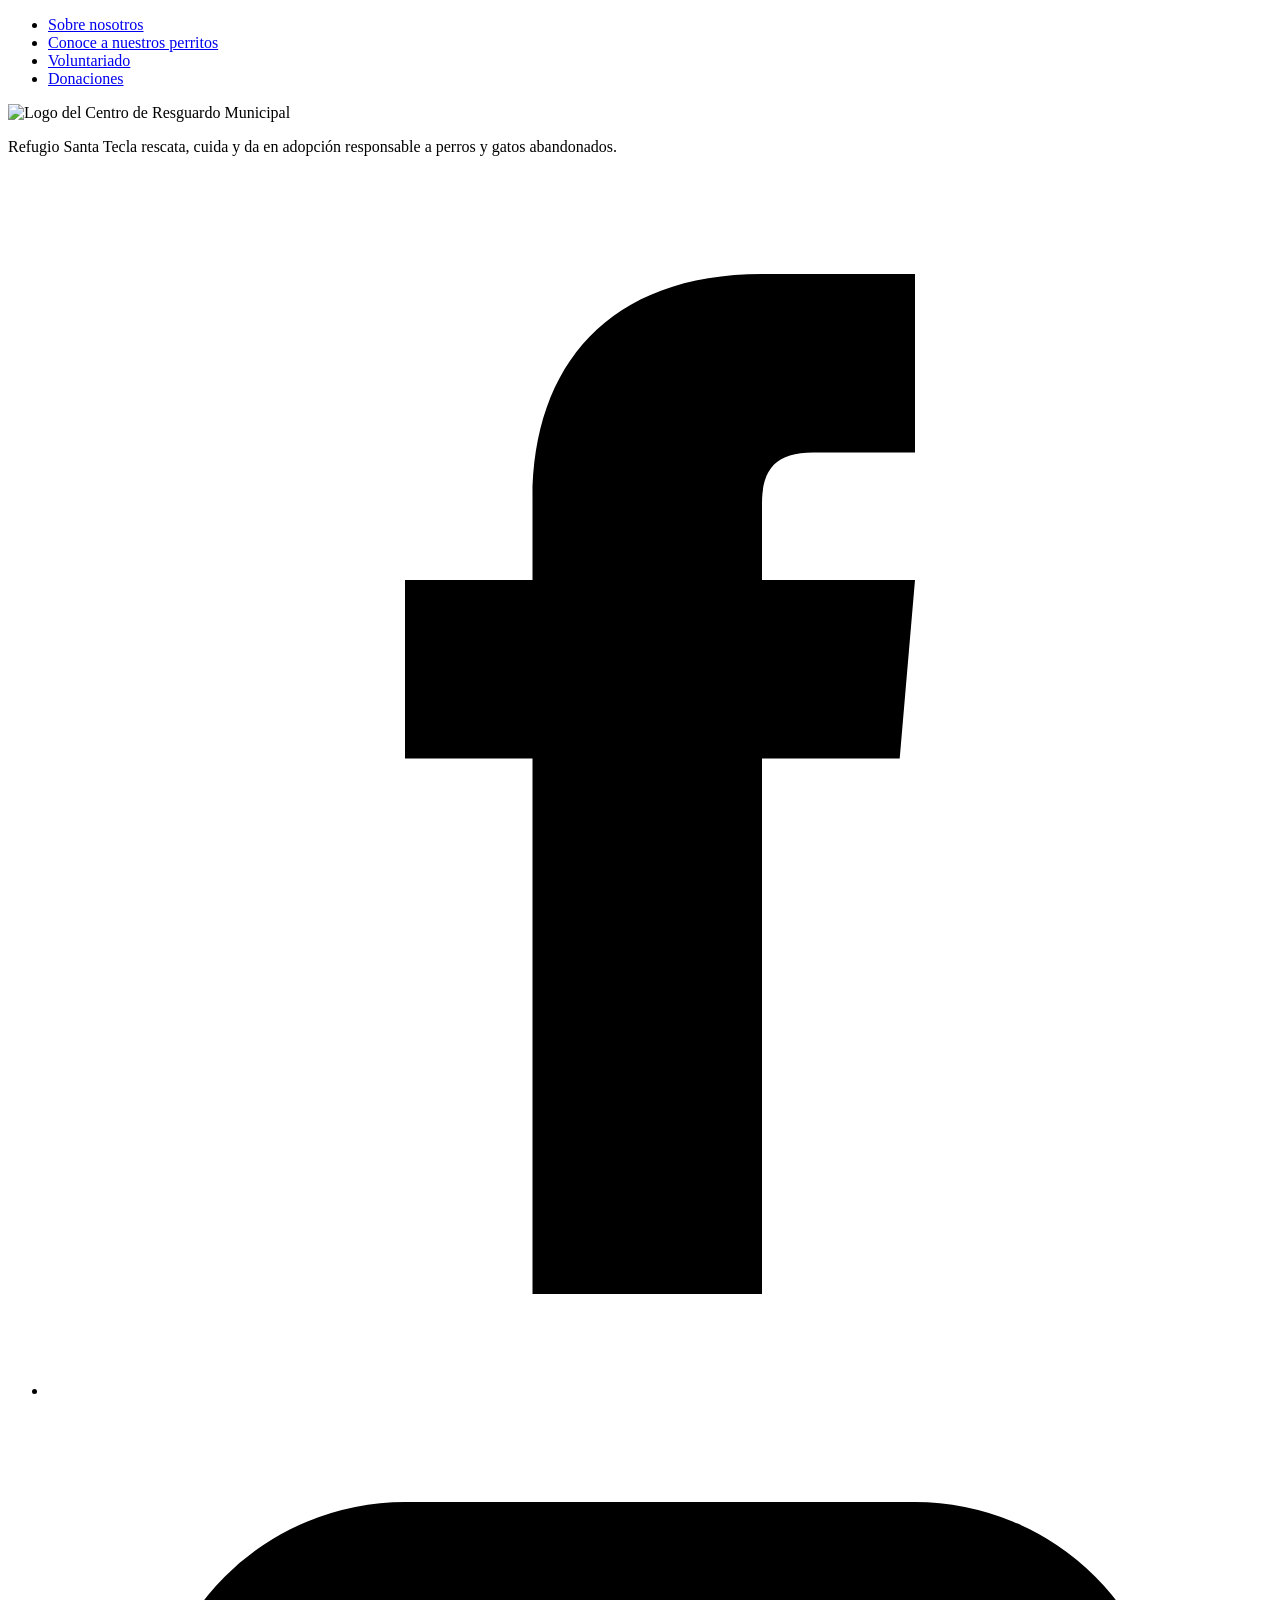
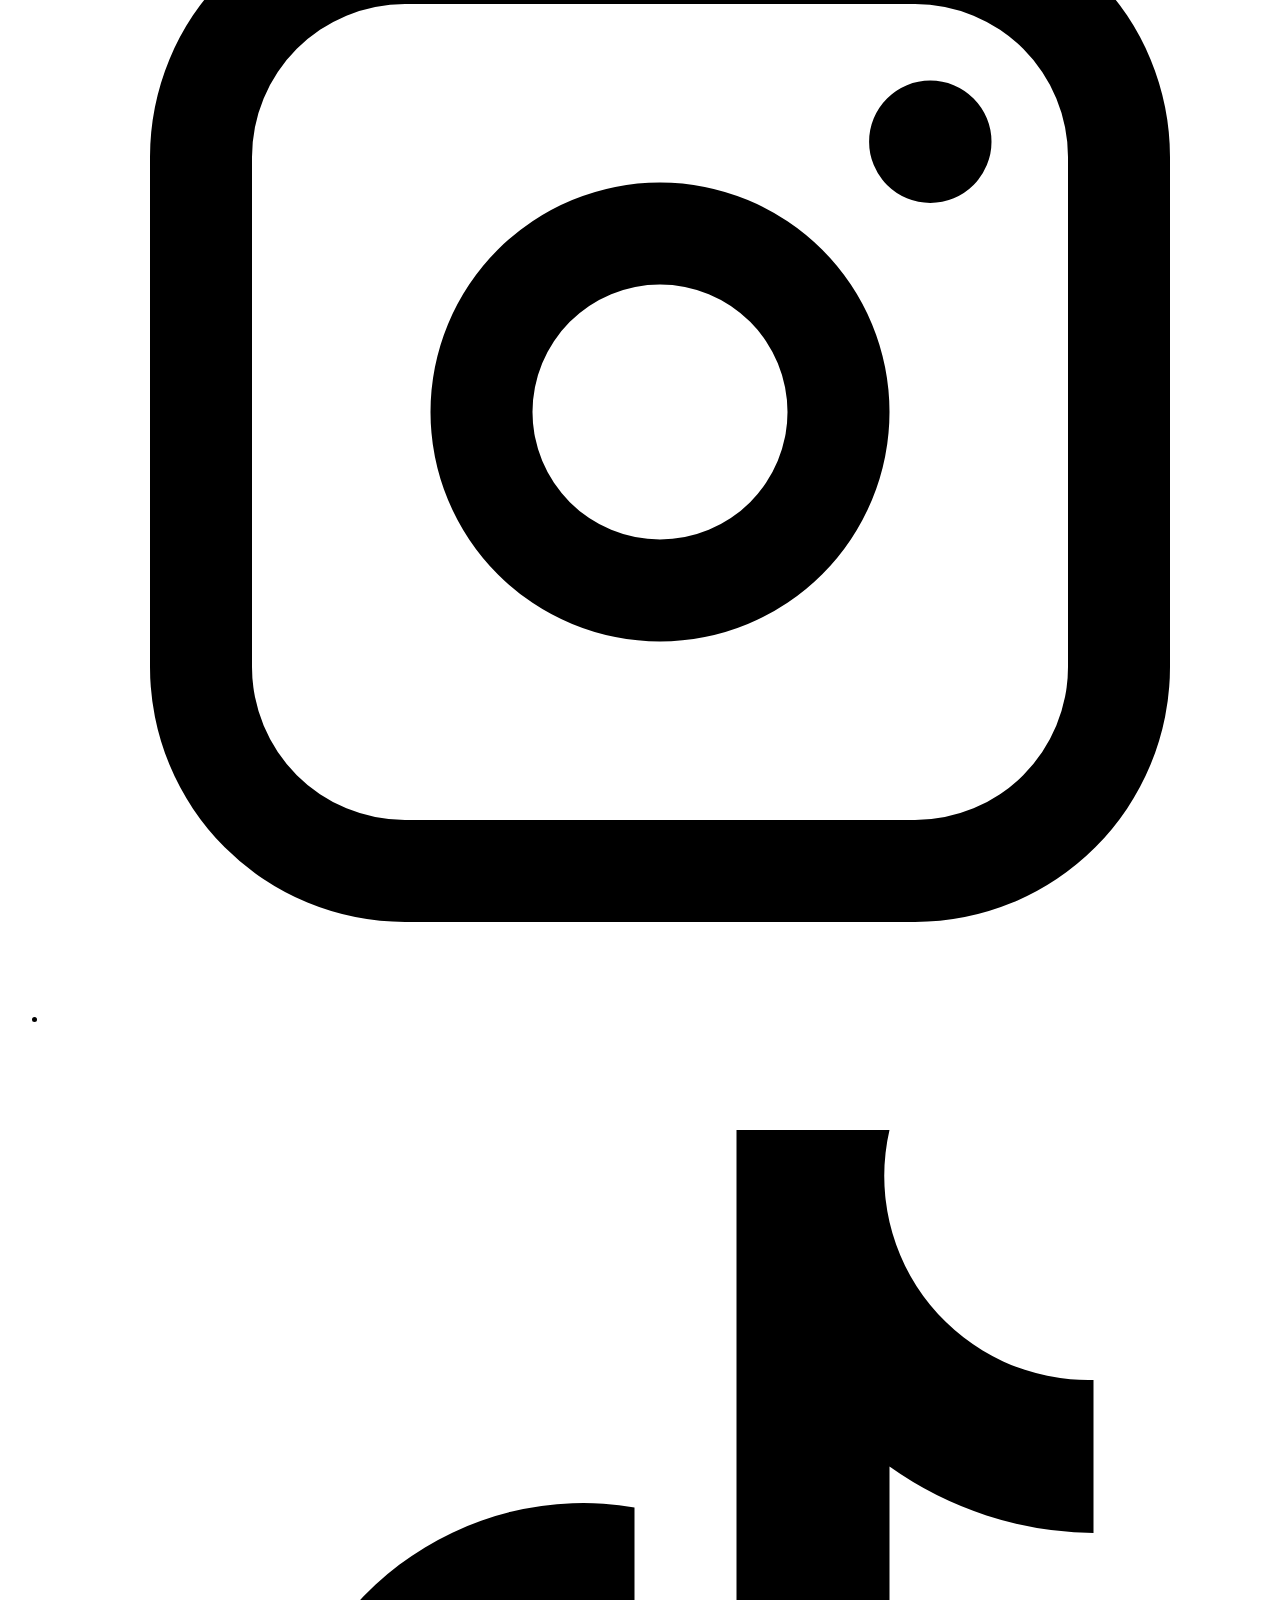
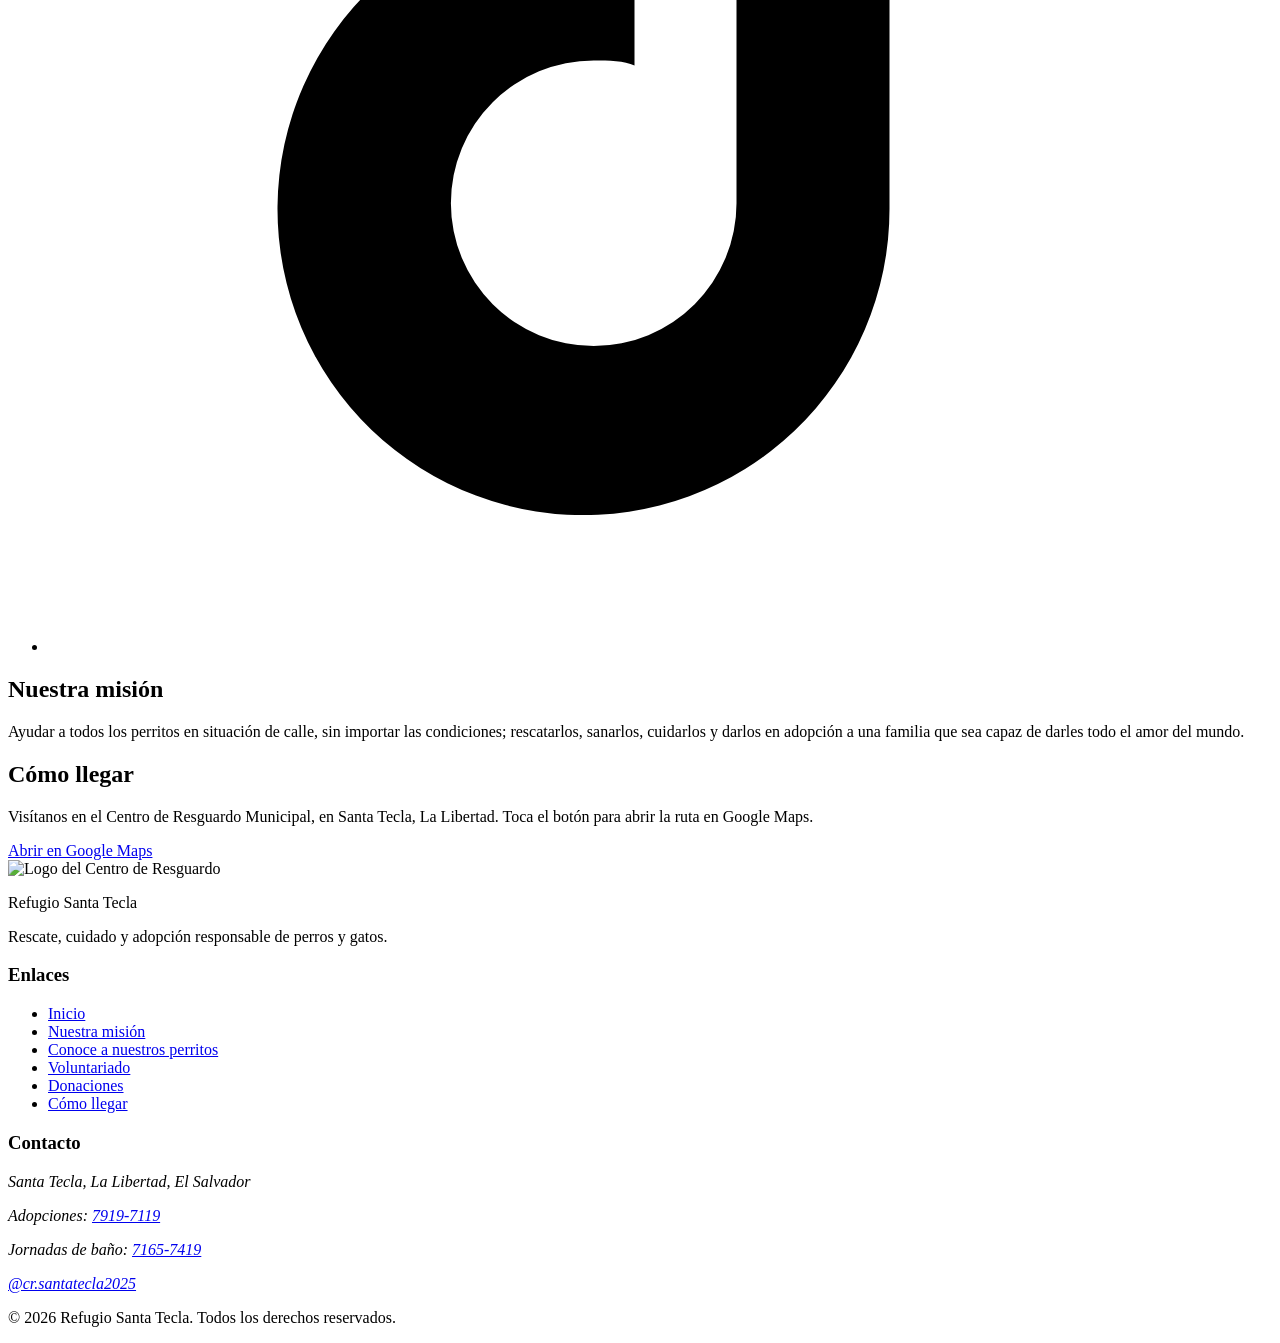
==== index.html @ aa4fa27e "first commit" ====
<!DOCTYPE html>
<html lang="es">
<head>
  <meta charset="UTF-8">
  <meta name="viewport" content="width=device-width, initial-scale=1">
  <meta name="description" content="Refugio Santa Tecla rescata, cuida y da en adopción responsable a perros y gatos.">
  <title>Refugio Santa Tecla | Inicio</title>
  <link rel="preconnect" href="https://fonts.googleapis.com">
  <link rel="preconnect" href="https://fonts.gstatic.com" crossorigin>
  <link href="https://fonts.googleapis.com/css2?family=Bricolage+Grotesque:wght@800&family=Nunito+Sans:wght@400;600;700&display=swap" rel="stylesheet">
  <link rel="stylesheet" href="css/styles.css">
</head>
<body>

  <header class="site-header">
    <nav aria-label="Navegación principal">
      <ul class="menu">
        <li><a href="index.html#mision">Sobre nosotros</a></li>
        <li><a href="adopta.html">Conoce a nuestros perritos</a></li>
        <li><a href="voluntariado.html">Voluntariado</a></li>
        <li><a href="donaciones.html">Donaciones</a></li>
      </ul>
    </nav>
  </header>

  <main>
    <section class="hero">
      <div class="hero-content">
        <img class="hero-logo" src="img/mejorada.png" alt="Logo del Centro de Resguardo Municipal" width="320" height="320">
        <p>Refugio Santa Tecla rescata, cuida y da en adopción responsable a perros y gatos abandonados.</p>
        <ul class="social" aria-label="Redes sociales">
          <li><a class="fb" href="https://www.facebook.com/people/Centro-de-Resguardo-de-Santa-Tecla/61575786616793/" target="_blank" rel="noopener" aria-label="Facebook"><svg viewBox="0 0 24 24" aria-hidden="true"><path d="M14 8V6.5c0-.7.3-1 1-1h2V2h-3c-3 0-4.5 1.8-4.5 4.4V8H7v3.5h2.5V22H14V11.5h2.7L17 8z"/></svg></a></li>
          <li><a class="ig" href="https://www.instagram.com/cr.santatecla2025/" target="_blank" rel="noopener" aria-label="Instagram"><svg viewBox="0 0 24 24" aria-hidden="true"><path d="M7 2h10a5 5 0 0 1 5 5v10a5 5 0 0 1-5 5H7a5 5 0 0 1-5-5V7a5 5 0 0 1 5-5zm0 2a3 3 0 0 0-3 3v10a3 3 0 0 0 3 3h10a3 3 0 0 0 3-3V7a3 3 0 0 0-3-3zm5 3.5a4.5 4.5 0 1 1 0 9 4.5 4.5 0 0 1 0-9zm0 2a2.5 2.5 0 1 0 0 5 2.5 2.5 0 0 0 0-5zM17.3 5.5a1.2 1.2 0 1 1 0 2.4 1.2 1.2 0 0 1 0-2.4z"/></svg></a></li>
          <li><a class="tt" href="https://www.tiktok.com/@cr.santatecla2025" target="_blank" rel="noopener" aria-label="TikTok"><svg viewBox="0 0 24 24" aria-hidden="true"><path d="M16.5 2h-3v13.2a2.8 2.8 0 1 1-2.8-2.8c.3 0 .6 0 .8.1V9.4a6 6 0 1 0 5 5.9V8.6a7 7 0 0 0 4 1.3V6.9a4 4 0 0 1-4-4.9z"/></svg></a></li>
        </ul>
      </div>
    </section>

    <section class="mission" id="mision">
      <h2>Nuestra misión</h2>
      <p>Ayudar a todos los perritos en situación de calle, sin importar las condiciones;
        rescatarlos, sanarlos, cuidarlos y darlos en adopción a una familia
        que sea capaz de darles todo el amor del mundo.
      </p>
    </section>

    <section class="location" id="como-llegar">
      <h2>Cómo llegar</h2>
      <p>Visítanos en el Centro de Resguardo Municipal, en Santa Tecla, La Libertad. Toca el botón para abrir la ruta en Google Maps.</p>

      <!-- MAPA: en Google Maps abre el lugar > Compartir > Insertar un mapa > Copiar HTML.
           Pega aquí el <iframe> que te den y agrégale class="map" y title="Mapa de ubicación del refugio". -->

      <a class="btn-map" href="https://maps.app.goo.gl/vtKgPzYbwQFn2ME26?g_st=iw" target="_blank" rel="noopener">Abrir en Google Maps</a>
    </section>
  </main>

  <footer class="site-footer">
    <div class="footer-col">
      <img class="footer-logo" src="img/mejorada.png" alt="Logo del Centro de Resguardo" width="90" height="90">
      <p class="footer-title">Refugio Santa Tecla</p>
      <p>Rescate, cuidado y adopción responsable de perros y gatos.</p>
    </div>

    <nav class="footer-col" aria-label="Enlaces del pie de página">
      <h3>Enlaces</h3>
      <ul>
        <li><a href="index.html">Inicio</a></li>
        <li><a href="index.html#mision">Nuestra misión</a></li>
        <li><a href="adopta.html">Conoce a nuestros perritos</a></li>
        <li><a href="voluntariado.html">Voluntariado</a></li>
        <li><a href="donaciones.html">Donaciones</a></li>
        <li><a href="index.html#como-llegar">Cómo llegar</a></li>
      </ul>
    </nav>

    <div class="footer-col">
      <h3>Contacto</h3>
      <address>
        <p>Santa Tecla, La Libertad, El Salvador</p>
        <p>Adopciones: <a href="tel:+50379197119">7919-7119</a></p>
        <p>Jornadas de baño: <a href="tel:+50371657419">7165-7419</a></p>
        <p><a href="https://www.instagram.com/cr.santatecla2025/" target="_blank" rel="noopener">@cr.santatecla2025</a></p>
      </address>
    </div>

    <p class="footer-copy">&copy; 2026 Refugio Santa Tecla. Todos los derechos reservados.</p>
  </footer>

</body>
</html>
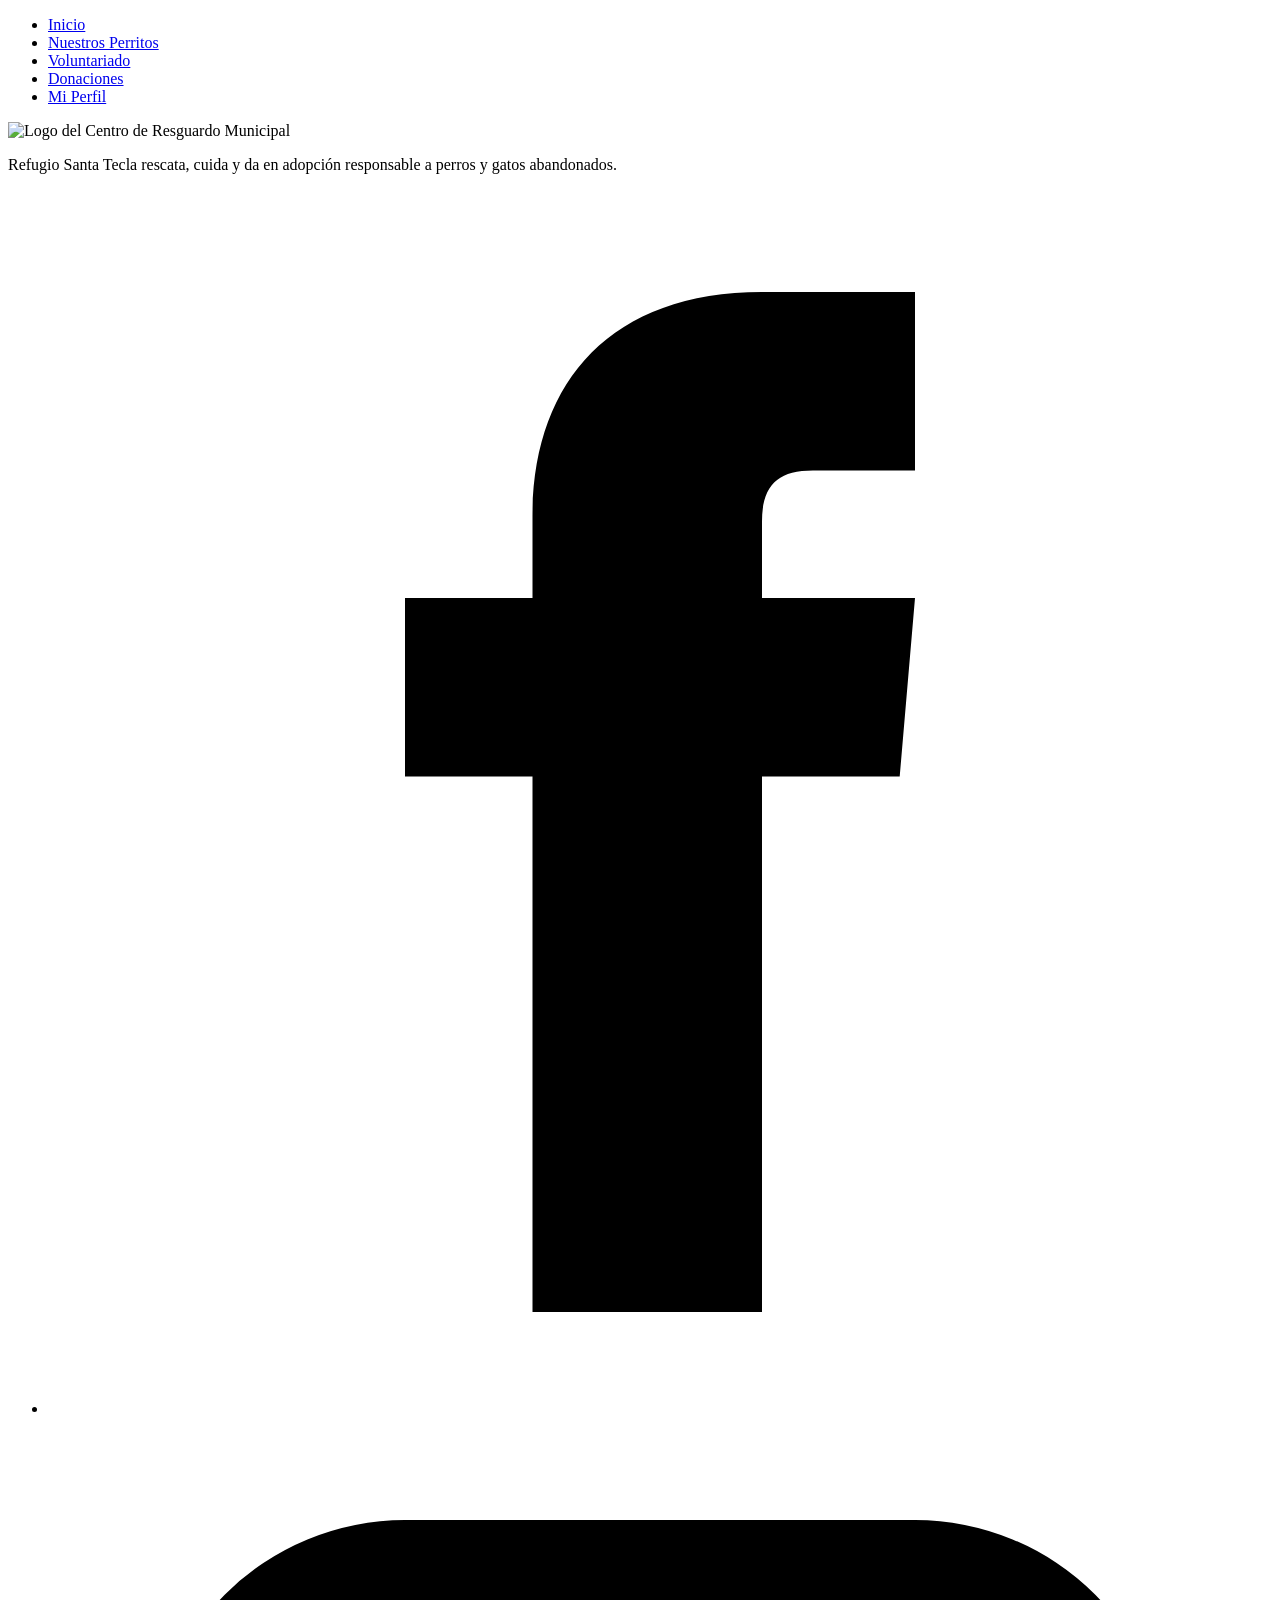
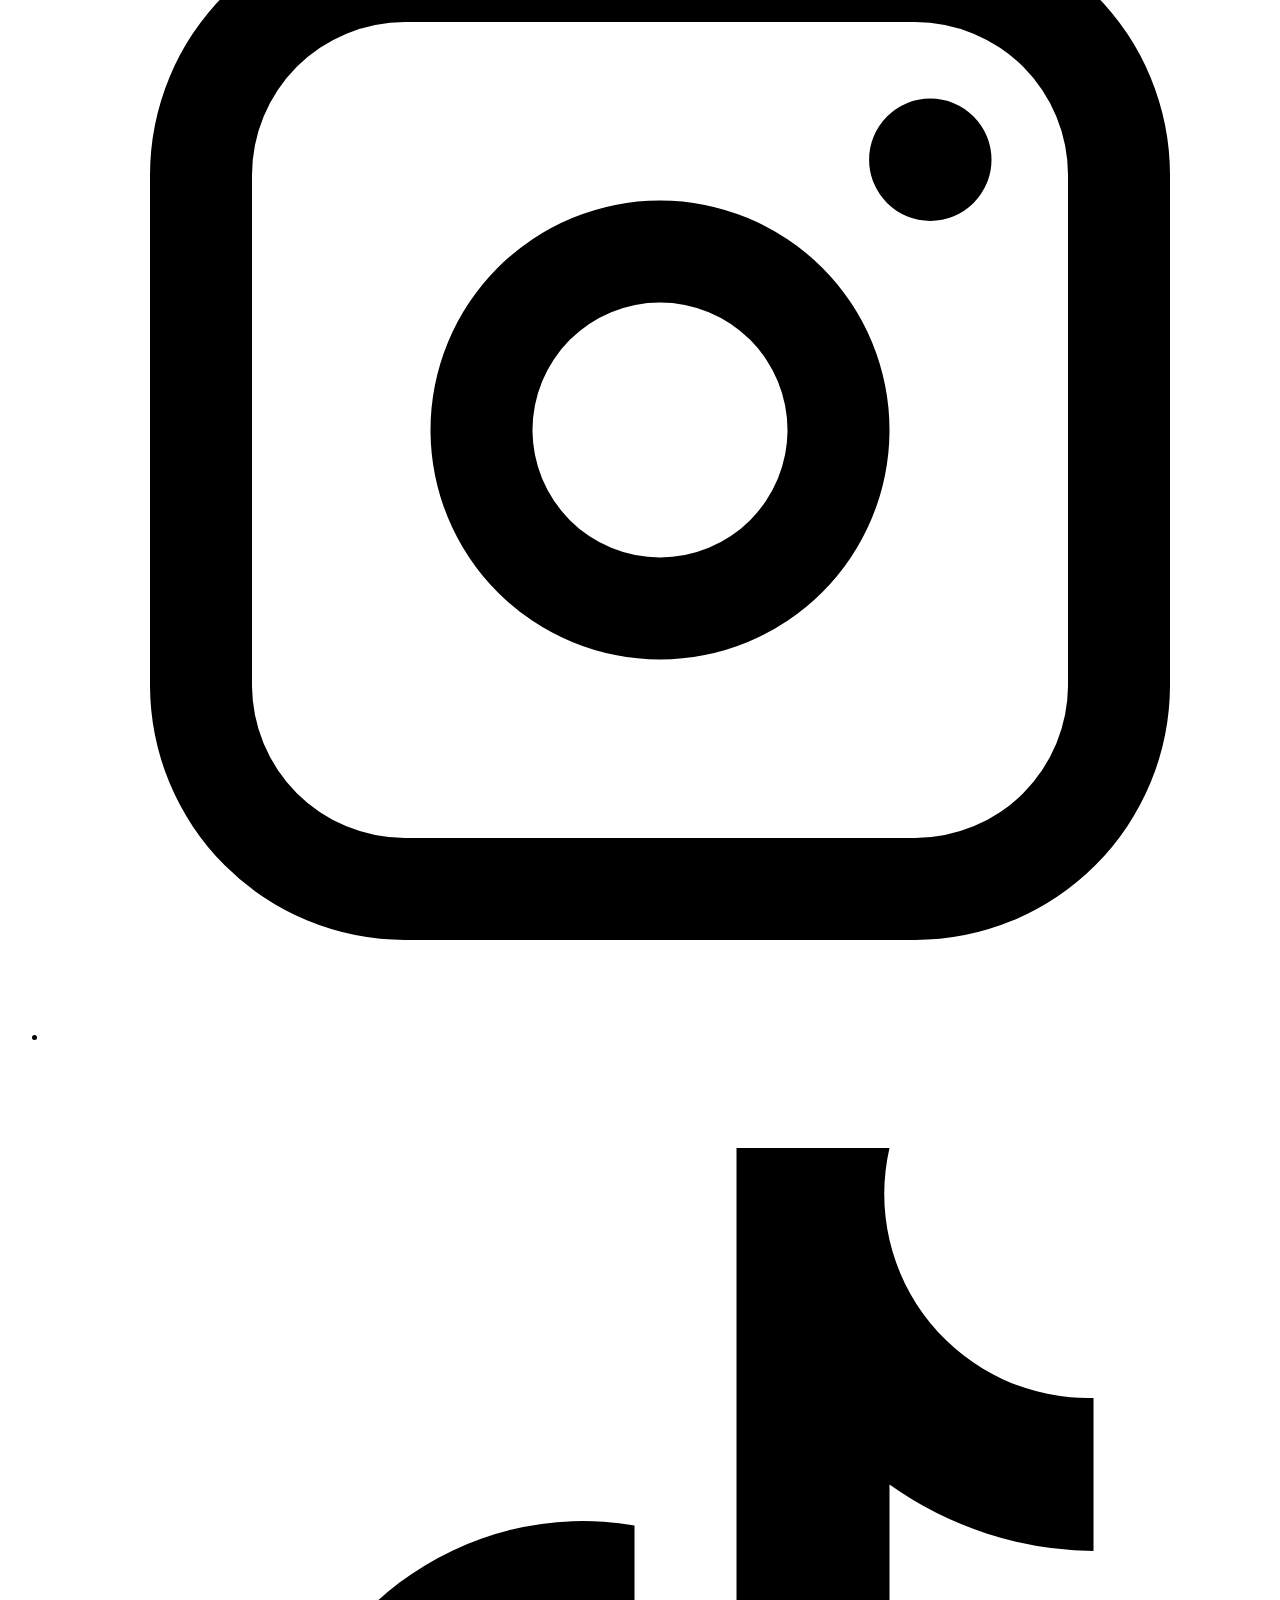
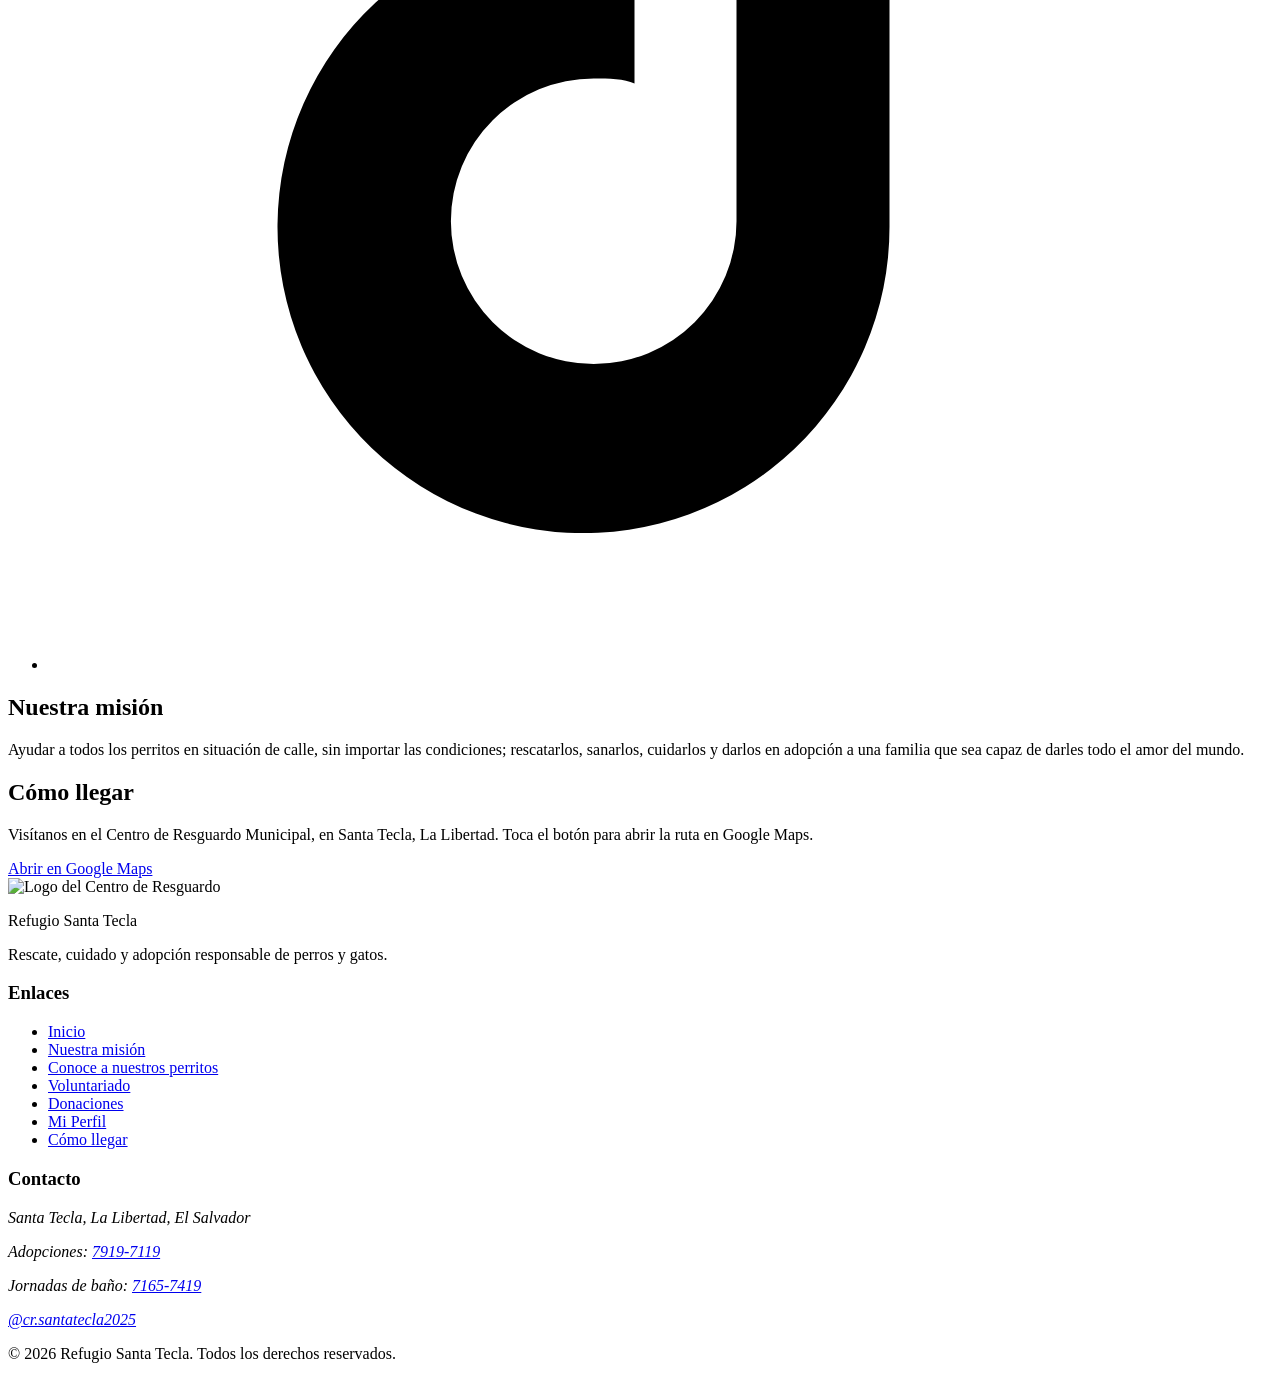
==== commit 72c604f7: "Actualizar proyecto" ====
--- a/index.html
+++ b/index.html
@@ -2,23 +2,29 @@
 <html lang="es">
 <head>
   <meta charset="UTF-8">
-  <meta name="viewport" content="width=device-width, initial-scale=1">
+  <meta name="viewport" content="width=device-width, initial-scale=1.0">
   <meta name="description" content="Refugio Santa Tecla rescata, cuida y da en adopción responsable a perros y gatos.">
   <title>Refugio Santa Tecla | Inicio</title>
+
+  <!-- Tipografías del proyecto -->
   <link rel="preconnect" href="https://fonts.googleapis.com">
   <link rel="preconnect" href="https://fonts.gstatic.com" crossorigin>
-  <link href="https://fonts.googleapis.com/css2?family=Bricolage+Grotesque:wght@800&family=Nunito+Sans:wght@400;600;700&display=swap" rel="stylesheet">
-  <link rel="stylesheet" href="css/styles.css">
+  <link href="https://fonts.googleapis.com/css2?family=Archivo+Black&family=Poppins:wght@400;500;600;700;800&display=swap" rel="stylesheet">
+
+  <!-- Hoja de estilos -->
+  <link rel="stylesheet" href="css/index.css">
 </head>
 <body>
 
+  <!-- Barra de navegación estandarizada -->
   <header class="site-header">
-    <nav aria-label="Navegación principal">
-      <ul class="menu">
-        <li><a href="index.html#mision">Sobre nosotros</a></li>
-        <li><a href="adopta.html">Conoce a nuestros perritos</a></li>
+    <nav class="barra-navegacion" aria-label="Navegación principal">
+      <ul class="menu-navegacion">
+        <li><a href="index.html">Inicio</a></li>
+        <li><a href="perritos.html">Nuestros Perritos</a></li>
         <li><a href="voluntariado.html">Voluntariado</a></li>
         <li><a href="donaciones.html">Donaciones</a></li>
+        <li><a href="usuario.html">Mi Perfil</a></li>
       </ul>
     </nav>
   </header>
@@ -47,10 +53,6 @@
     <section class="location" id="como-llegar">
       <h2>Cómo llegar</h2>
       <p>Visítanos en el Centro de Resguardo Municipal, en Santa Tecla, La Libertad. Toca el botón para abrir la ruta en Google Maps.</p>
-
-      <!-- MAPA: en Google Maps abre el lugar > Compartir > Insertar un mapa > Copiar HTML.
-           Pega aquí el <iframe> que te den y agrégale class="map" y title="Mapa de ubicación del refugio". -->
-
       <a class="btn-map" href="https://maps.app.goo.gl/vtKgPzYbwQFn2ME26?g_st=iw" target="_blank" rel="noopener">Abrir en Google Maps</a>
     </section>
   </main>
@@ -67,9 +69,10 @@
       <ul>
         <li><a href="index.html">Inicio</a></li>
         <li><a href="index.html#mision">Nuestra misión</a></li>
-        <li><a href="adopta.html">Conoce a nuestros perritos</a></li>
+        <li><a href="perritos.html">Conoce a nuestros perritos</a></li>
         <li><a href="voluntariado.html">Voluntariado</a></li>
         <li><a href="donaciones.html">Donaciones</a></li>
+        <li><a href="usuario.html">Mi Perfil</a></li>
         <li><a href="index.html#como-llegar">Cómo llegar</a></li>
       </ul>
     </nav>
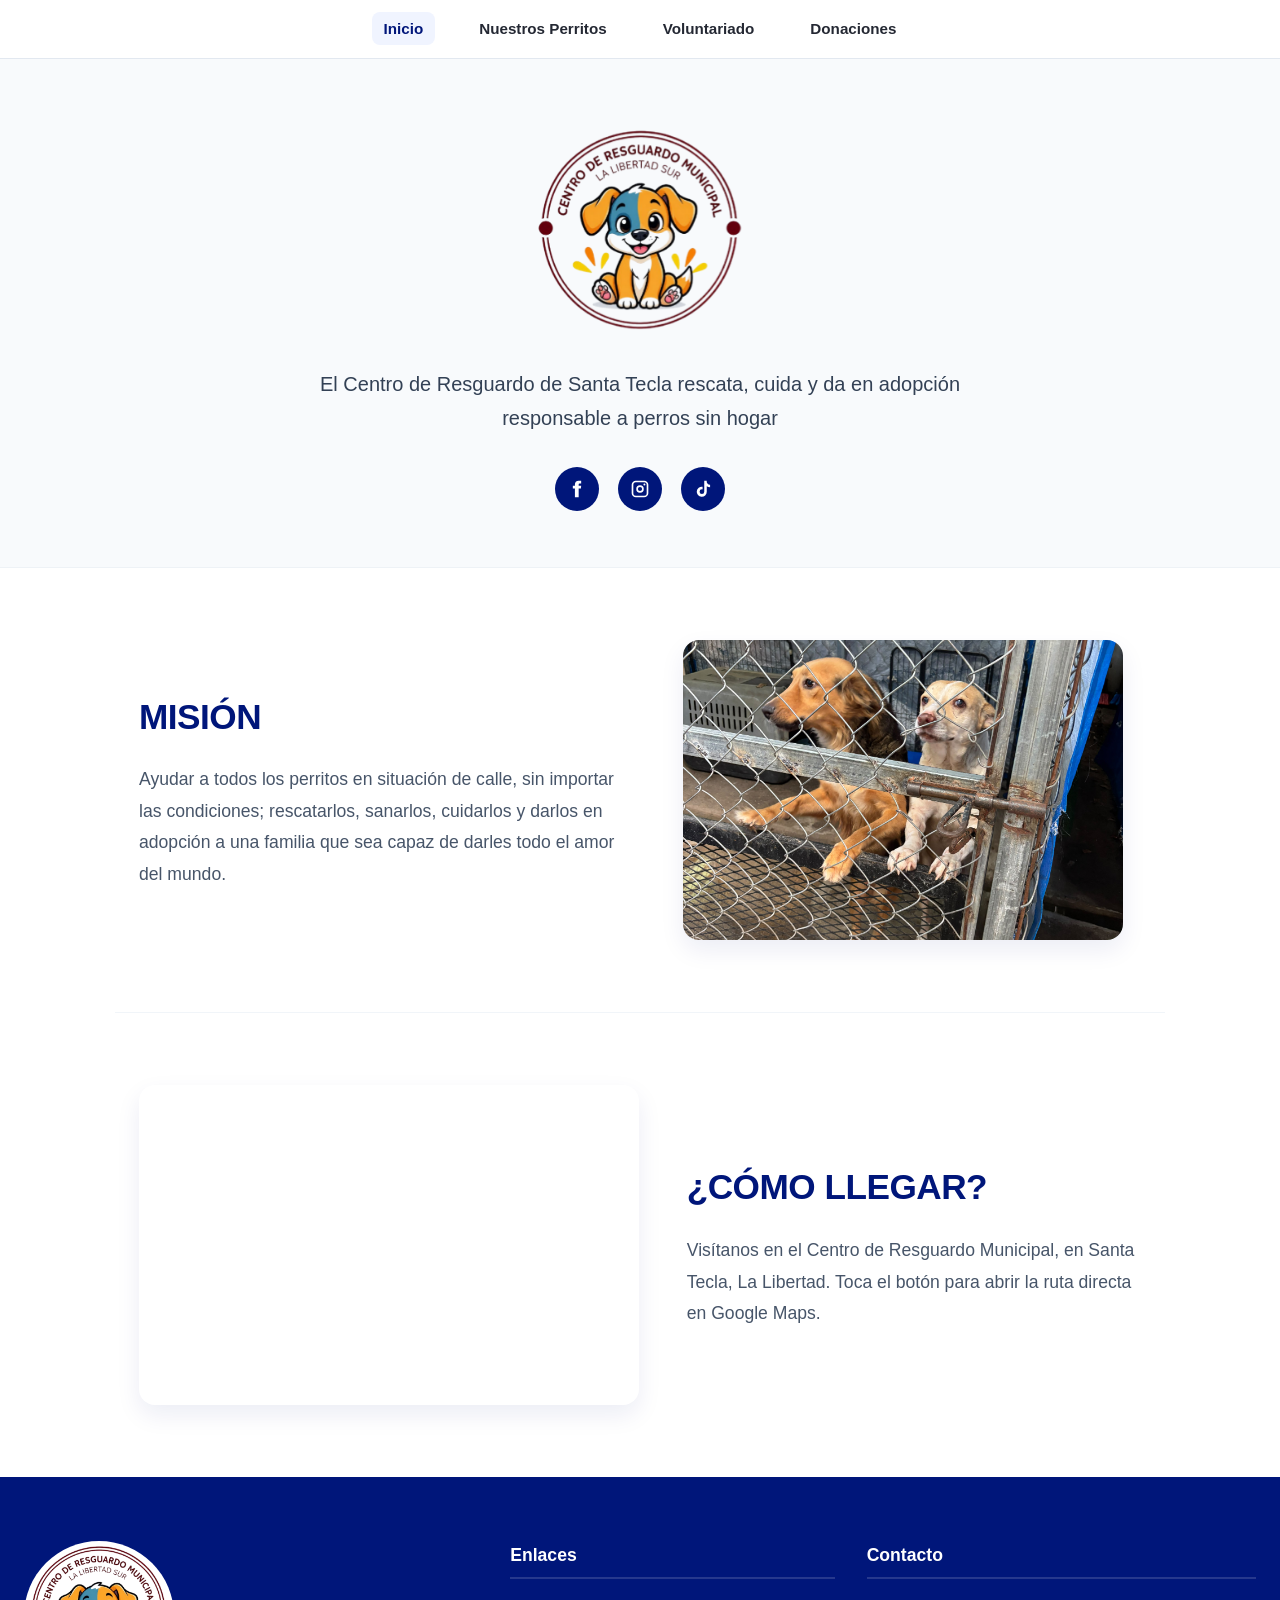
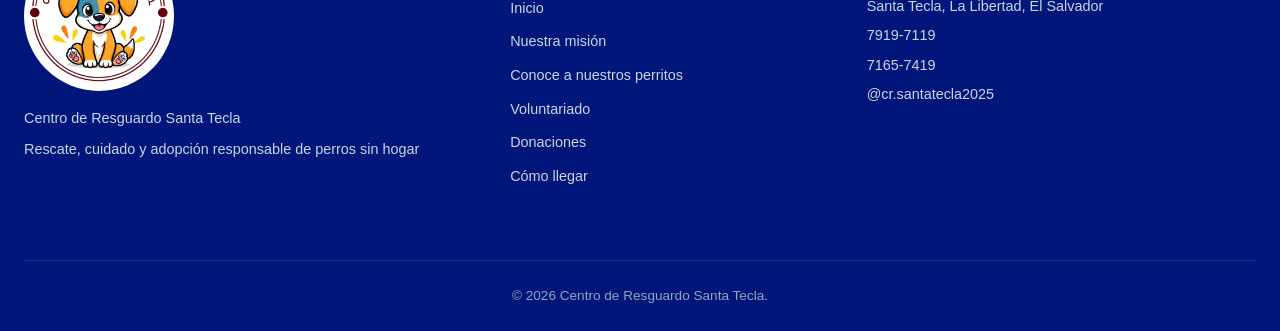
==== commit 1e22482c: "me deben toda su nota" ====
--- a/index.html
+++ b/index.html
@@ -3,7 +3,7 @@
 <head>
   <meta charset="UTF-8">
   <meta name="viewport" content="width=device-width, initial-scale=1.0">
-  <meta name="description" content="Refugio Santa Tecla rescata, cuida y da en adopción responsable a perros y gatos.">
+  <meta name="description" content="El Centro de Resguardo de Santa Tecla cuida y da en adopción responsable a perros sin hogar">
   <title>Refugio Santa Tecla | Inicio</title>
 
   <!-- Tipografías del proyecto -->
@@ -11,8 +11,8 @@
   <link rel="preconnect" href="https://fonts.gstatic.com" crossorigin>
   <link href="https://fonts.googleapis.com/css2?family=Archivo+Black&family=Poppins:wght@400;500;600;700;800&display=swap" rel="stylesheet">
 
-  <!-- Hoja de estilos -->
-  <link rel="stylesheet" href="css/index.css">
+  <!-- Hoja de estilos externa -->
+  <link rel="stylesheet" href="style/styleindex.css">
 </head>
 <body>
 
@@ -20,20 +20,20 @@
   <header class="site-header">
     <nav class="barra-navegacion" aria-label="Navegación principal">
       <ul class="menu-navegacion">
-        <li><a href="index.html">Inicio</a></li>
+        <li><a href="index.html" class="activo">Inicio</a></li>
         <li><a href="perritos.html">Nuestros Perritos</a></li>
         <li><a href="voluntariado.html">Voluntariado</a></li>
         <li><a href="donaciones.html">Donaciones</a></li>
-        <li><a href="usuario.html">Mi Perfil</a></li>
       </ul>
     </nav>
   </header>
 
   <main>
+    <!-- Sección Hero -->
     <section class="hero">
       <div class="hero-content">
-        <img class="hero-logo" src="img/mejorada.png" alt="Logo del Centro de Resguardo Municipal" width="320" height="320">
-        <p>Refugio Santa Tecla rescata, cuida y da en adopción responsable a perros y gatos abandonados.</p>
+        <img class="hero-logo" src="img/logo.png" alt="Logo del Centro de Resguardo Municipal" width="320" height="320">
+        <p>El Centro de Resguardo de Santa Tecla rescata, cuida y da en adopción responsable a perros sin hogar</p>
         <ul class="social" aria-label="Redes sociales">
           <li><a class="fb" href="https://www.facebook.com/people/Centro-de-Resguardo-de-Santa-Tecla/61575786616793/" target="_blank" rel="noopener" aria-label="Facebook"><svg viewBox="0 0 24 24" aria-hidden="true"><path d="M14 8V6.5c0-.7.3-1 1-1h2V2h-3c-3 0-4.5 1.8-4.5 4.4V8H7v3.5h2.5V22H14V11.5h2.7L17 8z"/></svg></a></li>
           <li><a class="ig" href="https://www.instagram.com/cr.santatecla2025/" target="_blank" rel="noopener" aria-label="Instagram"><svg viewBox="0 0 24 24" aria-hidden="true"><path d="M7 2h10a5 5 0 0 1 5 5v10a5 5 0 0 1-5 5H7a5 5 0 0 1-5-5V7a5 5 0 0 1 5-5zm0 2a3 3 0 0 0-3 3v10a3 3 0 0 0 3 3h10a3 3 0 0 0 3-3V7a3 3 0 0 0-3-3zm5 3.5a4.5 4.5 0 1 1 0 9 4.5 4.5 0 0 1 0-9zm0 2a2.5 2.5 0 1 0 0 5 2.5 2.5 0 0 0 0-5zM17.3 5.5a1.2 1.2 0 1 1 0 2.4 1.2 1.2 0 0 1 0-2.4z"/></svg></a></li>
@@ -42,26 +42,46 @@
       </div>
     </section>
 
+    <!-- Sección Misión: Texto izquierda, Foto derecha -->
     <section class="mission" id="mision">
-      <h2>Nuestra misión</h2>
-      <p>Ayudar a todos los perritos en situación de calle, sin importar las condiciones;
-        rescatarlos, sanarlos, cuidarlos y darlos en adopción a una familia
-        que sea capaz de darles todo el amor del mundo.
-      </p>
+      <div class="mission-container">
+        <div class="mission-text">
+          <h2>MISIÓN</h2>
+          <p>Ayudar a todos los perritos en situación de calle, sin importar las condiciones;
+            rescatarlos, sanarlos, cuidarlos y darlos en adopción a una familia
+            que sea capaz de darles todo el amor del mundo.
+          </p>
+        </div>
+        <div class="mission-media">
+          <img src="img/mision.png" alt="Perrito rescatado en el refugio" class="mission-img">
+        </div>
+      </div>
     </section>
 
+    <!-- Sección Cómo llegar: Mapa izquierda, Texto derecha -->
     <section class="location" id="como-llegar">
-      <h2>Cómo llegar</h2>
-      <p>Visítanos en el Centro de Resguardo Municipal, en Santa Tecla, La Libertad. Toca el botón para abrir la ruta en Google Maps.</p>
-      <a class="btn-map" href="https://maps.app.goo.gl/vtKgPzYbwQFn2ME26?g_st=iw" target="_blank" rel="noopener">Abrir en Google Maps</a>
+      <div class="location-container">
+        <div class="location-map">
+          <iframe 
+            src="https://www.google.com/maps?q=Centro+de+Resguardo+Municipal+Santa+Tecla&output=embed" 
+            title="Ubicación en Google Maps"
+            loading="lazy">
+          </iframe>
+        </div>
+        <div class="location-text">
+          <h2>¿CÓMO LLEGAR?</h2>
+          <p>Visítanos en el Centro de Resguardo Municipal, en Santa Tecla, La Libertad. Toca el botón para abrir la ruta directa en Google Maps.</p>
+        </div>
+      </div>
     </section>
   </main>
 
+<!-- Pie de página -->
   <footer class="site-footer">
     <div class="footer-col">
-      <img class="footer-logo" src="img/mejorada.png" alt="Logo del Centro de Resguardo" width="90" height="90">
-      <p class="footer-title">Refugio Santa Tecla</p>
-      <p>Rescate, cuidado y adopción responsable de perros y gatos.</p>
+      <img class="footer-logo" src="img/logo.png" alt="Logo del Centro de Resguardo" width="80" height="80">
+      <p class="footer-title">Centro de Resguardo Santa Tecla</p>
+      <p>Rescate, cuidado y adopción responsable de perros sin hogar</p>
     </div>
 
     <nav class="footer-col" aria-label="Enlaces del pie de página">
@@ -72,7 +92,6 @@
         <li><a href="perritos.html">Conoce a nuestros perritos</a></li>
         <li><a href="voluntariado.html">Voluntariado</a></li>
         <li><a href="donaciones.html">Donaciones</a></li>
-        <li><a href="usuario.html">Mi Perfil</a></li>
         <li><a href="index.html#como-llegar">Cómo llegar</a></li>
       </ul>
     </nav>
@@ -81,13 +100,13 @@
       <h3>Contacto</h3>
       <address>
         <p>Santa Tecla, La Libertad, El Salvador</p>
-        <p>Adopciones: <a href="tel:+50379197119">7919-7119</a></p>
-        <p>Jornadas de baño: <a href="tel:+50371657419">7165-7419</a></p>
+        <p><a href="tel:+50379197119">7919-7119</a></p>
+        <p><a href="tel:+50371657419">7165-7419</a></p>
         <p><a href="https://www.instagram.com/cr.santatecla2025/" target="_blank" rel="noopener">@cr.santatecla2025</a></p>
       </address>
     </div>
 
-    <p class="footer-copy">&copy; 2026 Refugio Santa Tecla. Todos los derechos reservados.</p>
+    <p class="footer-copy">&copy; 2026 Centro de Resguardo Santa Tecla. </p>
   </footer>
 
 </body>
--- a/style/styleindex.css
+++ b/style/styleindex.css
@@ -0,0 +1,393 @@
+/* ==========================================================
+   RESETEO DEL MODELO DE CAJA Y REGLAS GENERALES
+   (Box Model y normalización)
+   ========================================================== */
+* {
+  box-sizing: border-box;
+  margin: 0;
+  padding: 0;
+}
+
+html {
+  scroll-behavior: smooth;
+}
+
+body {
+  background-color: #ffffff;
+  color: #242833;
+  font-family: 'Poppins', Arial, sans-serif;
+  line-height: 1.6;
+}
+
+/* ==========================================================
+   ENCABEZADO Y BARRA DE NAVEGACIÓN
+   ========================================================== */
+.site-header {
+  width: 100%;
+  background-color: #ffffff;
+  border-bottom: 1px solid #e2e8f0;
+  position: sticky;
+  top: 0;
+  z-index: 100;
+}
+
+.barra-navegacion {
+  max-width: 1200px;
+  margin: 0 auto;
+  padding: 1rem 1.5rem;
+}
+
+.menu-navegacion {
+  list-style: none;
+  display: flex;
+  justify-content: center;
+  align-items: center;
+  gap: 2rem;
+  flex-wrap: wrap;
+}
+
+.menu-navegacion li a {
+  text-decoration: none;
+  font-family: 'Poppins', Arial, sans-serif;
+  font-weight: 600;
+  font-size: 0.95rem;
+  color: #242833;
+  padding: 0.5rem 0.75rem;
+  border-radius: 8px;
+  transition: color 0.2s ease, background-color 0.2s ease;
+}
+
+.menu-navegacion li a:hover,
+.menu-navegacion li a.activo {
+  color: #00167a;
+  background-color: #f0f4ff;
+}
+
+/* ==========================================================
+   SECCIÓN HERO
+   ========================================================== */
+.hero {
+  background-color: #f8fafc;
+  padding: 4rem 1.5rem 3.5rem;
+  text-align: center;
+  border-bottom: 1px solid #eef2f6;
+}
+
+.hero-content {
+  max-width: 750px;
+  margin: 0 auto;
+  display: flex;
+  flex-direction: column;
+  align-items: center;
+}
+
+.hero-logo {
+  max-width: 220px;
+  height: auto;
+  object-fit: contain;
+  margin-bottom: 1.5rem;
+  mix-blend-mode: multiply; /* Vuelve transparente cualquier borde o fondo blanco */
+}
+
+.hero-content p {
+  font-size: 1.25rem;
+  font-weight: 500;
+  color: #334155;
+  margin-bottom: 2rem;
+  line-height: 1.7;
+}
+
+/* Redes Sociales con SVGs */
+.social {
+  list-style: none;
+  display: flex;
+  gap: 1.2rem;
+  justify-content: center;
+}
+
+.social li a {
+  display: flex;
+  align-items: center;
+  justify-content: center;
+  width: 44px;
+  height: 44px;
+  border-radius: 50%;
+  background-color: #00167a;
+  color: #ffffff;
+  transition: transform 0.2s ease, background-color 0.2s ease;
+}
+
+.social li a svg {
+  width: 20px;
+  height: 20px;
+  fill: currentColor;
+}
+
+.social li a:hover {
+  background-color: #102b9a;
+  transform: translateY(-3px);
+}
+
+/* ==========================================================
+   SECCIONES: MISIÓN Y CÓMO LLEGAR (Flexbox a dos columnas)
+   ========================================================== */
+.mission,
+.location {
+  max-width: 1050px;
+  margin: 0 auto;
+  padding: 4.5rem 1.5rem;
+}
+
+.location {
+  border-top: 1px solid #f1f5f9;
+}
+
+/* Contenedores Flexbox principales */
+.mission-container,
+.location-container {
+  display: flex;
+  align-items: center;
+  justify-content: space-between;
+  gap: 3rem;
+}
+
+/* Encabezados y textos comunes de ambas secciones */
+.mission-text h2,
+.location-text h2 {
+  font-family: 'Archivo Black', Arial, sans-serif;
+  color: #00167a;
+  font-size: 2.2rem;
+  margin-bottom: 1.2rem;
+  letter-spacing: -0.5px;
+}
+
+.mission-text p,
+.location-text p {
+  font-size: 1.1rem;
+  color: #475569;
+  line-height: 1.8;
+}
+
+/* Distribución de la Misión (Texto izq, Foto der) */
+.mission-text {
+  flex: 1;
+  text-align: left;
+}
+
+.mission-media {
+  flex: 1;
+  display: flex;
+  justify-content: center;
+}
+
+.mission-img {
+  width: 100%;
+  max-width: 440px;
+  height: 300px;
+  object-fit: cover;
+  border-radius: 16px;
+  box-shadow: 0 10px 25px rgba(0, 22, 122, 0.08);
+}
+
+/* Distribución de Cómo Llegar (Mapa izq, Texto der) */
+.location-map {
+  flex: 1.1;
+  width: 100%;
+}
+
+.location-map iframe {
+  width: 100%;
+  height: 320px;
+  border: 0;
+  border-radius: 16px;
+  box-shadow: 0 10px 25px rgba(0, 22, 122, 0.08);
+  display: block;
+}
+
+.location-text {
+  flex: 1;
+  text-align: left;
+}
+
+/* Botón estilo píldora para el mapa */
+.btn-map {
+  display: inline-block;
+  font-family: 'Poppins', Arial, sans-serif;
+  font-weight: 700;
+  font-size: 0.95rem;
+  color: #ffffff;
+  background-color: #00167a;
+  text-decoration: none;
+  padding: 12px 32px;
+  border-radius: 9999px;
+  margin-top: 1.8rem;
+  transition: background-color 0.2s ease, transform 0.2s ease;
+  box-shadow: 0 4px 12px rgba(0, 22, 122, 0.15);
+}
+
+.btn-map:hover {
+  background-color: #102b9a;
+  transform: translateY(-2px);
+}
+
+/* ==========================================================
+   PIE DE PÁGINA (CSS Grid - 3 Columnas)
+   ========================================================== */
+.site-footer {
+  background-color: #00167a;
+  color: #f8fafc;
+  padding: 4rem 1.5rem 1.5rem;
+  display: grid;
+  grid-template-columns: 1.4fr 1fr 1.2fr;
+  max-width: 100%;
+  gap: 3rem 2rem;
+}
+
+.footer-col {
+  display: flex;
+  flex-direction: column;
+}
+
+.footer-logo {
+  width: 150px;
+  height: 150px;           /* Mismo alto y ancho */
+  border-radius: 50%;     /* Corta las 4 esquinas blancas y lo deja redondo */
+  object-fit: cover;
+  margin-bottom: 1rem;
+  background-color: #ffffff; /* Mantiene blanco solo el interior del círculo */
+}
+
+.footer-title {
+  font-family: 'Archivo Black', Arial, sans-serif;
+  font-size: 1.2rem;
+  color: #ffffff;
+  margin-bottom: 0.5rem;
+}
+
+.footer-col p {
+  color: #cbd5e1;
+  font-size: 0.9rem;
+  line-height: 1.6;
+}
+
+.footer-col h3 {
+  font-family: 'Poppins', Arial, sans-serif;
+  font-size: 1.1rem;
+  font-weight: 700;
+  color: #ffffff;
+  margin-bottom: 1rem;
+  border-bottom: 2px solid rgba(255, 255, 255, 0.15);
+  padding-bottom: 0.5rem;
+  display: inline-block;
+}
+
+.footer-col ul {
+  list-style: none;
+  display: flex;
+  flex-direction: column;
+  gap: 0.5rem;
+}
+
+.footer-col a {
+  color: #cbd5e1;
+  text-decoration: none;
+  font-size: 0.9rem;
+  transition: color 0.2s ease, padding-left 0.2s ease;
+}
+
+.footer-col a:hover {
+  color: #ffffff;
+  padding-left: 4px;
+}
+
+.footer-col address {
+  font-style: normal;
+  display: flex;
+  flex-direction: column;
+  gap: 0.4rem;
+}
+
+.footer-copy {
+  grid-column: 1 / -1;
+  text-align: center;
+  border-top: 1px solid rgba(255, 255, 255, 0.12);
+  padding-top: 1.5rem;
+  margin-top: 1.5rem;
+  font-size: 0.85rem;
+  color: #94a3b8;
+}
+
+/* ==========================================================
+   DISEÑO ADAPTABLE (Responsive / Media Queries)
+   ========================================================== */
+@media (max-width: 850px) {
+  /* Apilamiento natural de las columnas en tablets y celulares */
+  .mission-container,
+  .location-container {
+    flex-direction: column;
+    text-align: center;
+    gap: 2.5rem;
+  }
+
+  .mission-text,
+  .location-text {
+    text-align: center;
+  }
+
+  .mission-img {
+    max-width: 100%;
+    height: 250px;
+  }
+
+  .location-map iframe {
+    height: 260px;
+  }
+
+  .site-footer {
+    grid-template-columns: 1fr;
+    gap: 2.5rem;
+    text-align: center;
+  }
+
+  .footer-col {
+    align-items: center;
+  }
+
+  .menu-navegacion {
+    gap: 1rem;
+  }
+}
+
+@media (max-width: 600px) {
+  .menu-navegacion {
+    flex-direction: column;
+    gap: 0.6rem;
+  }
+
+  .hero {
+    padding: 3rem 1rem 2.5rem;
+  }
+
+  .hero-logo {
+    max-width: 170px;
+  }
+
+  .hero-content p {
+    font-size: 1.05rem;
+  }
+
+  .mission,
+  .location {
+    padding: 3rem 1rem;
+  }
+
+  .mission-text h2,
+  .location-text h2 {
+    font-size: 1.7rem;
+  }
+
+  .mission-text p,
+  .location-text p {
+    font-size: 0.95rem;
+  }
+}
